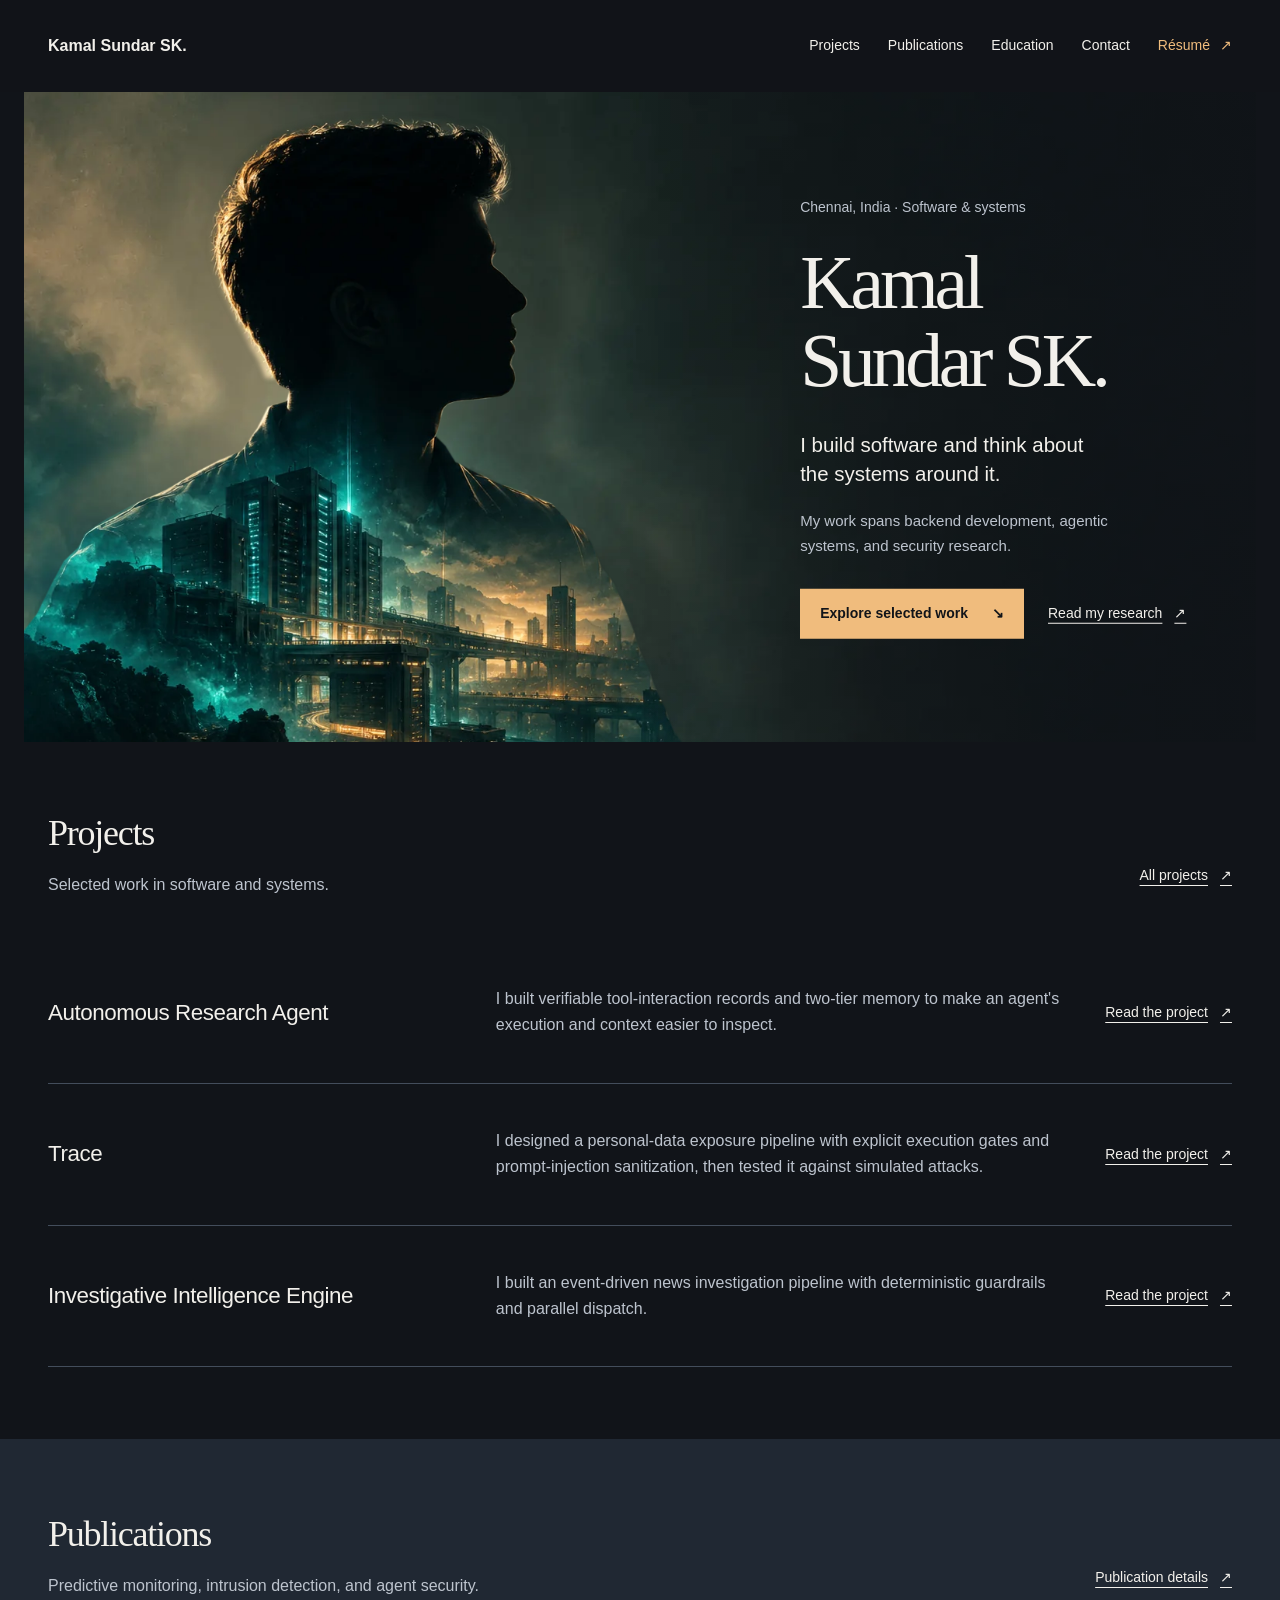
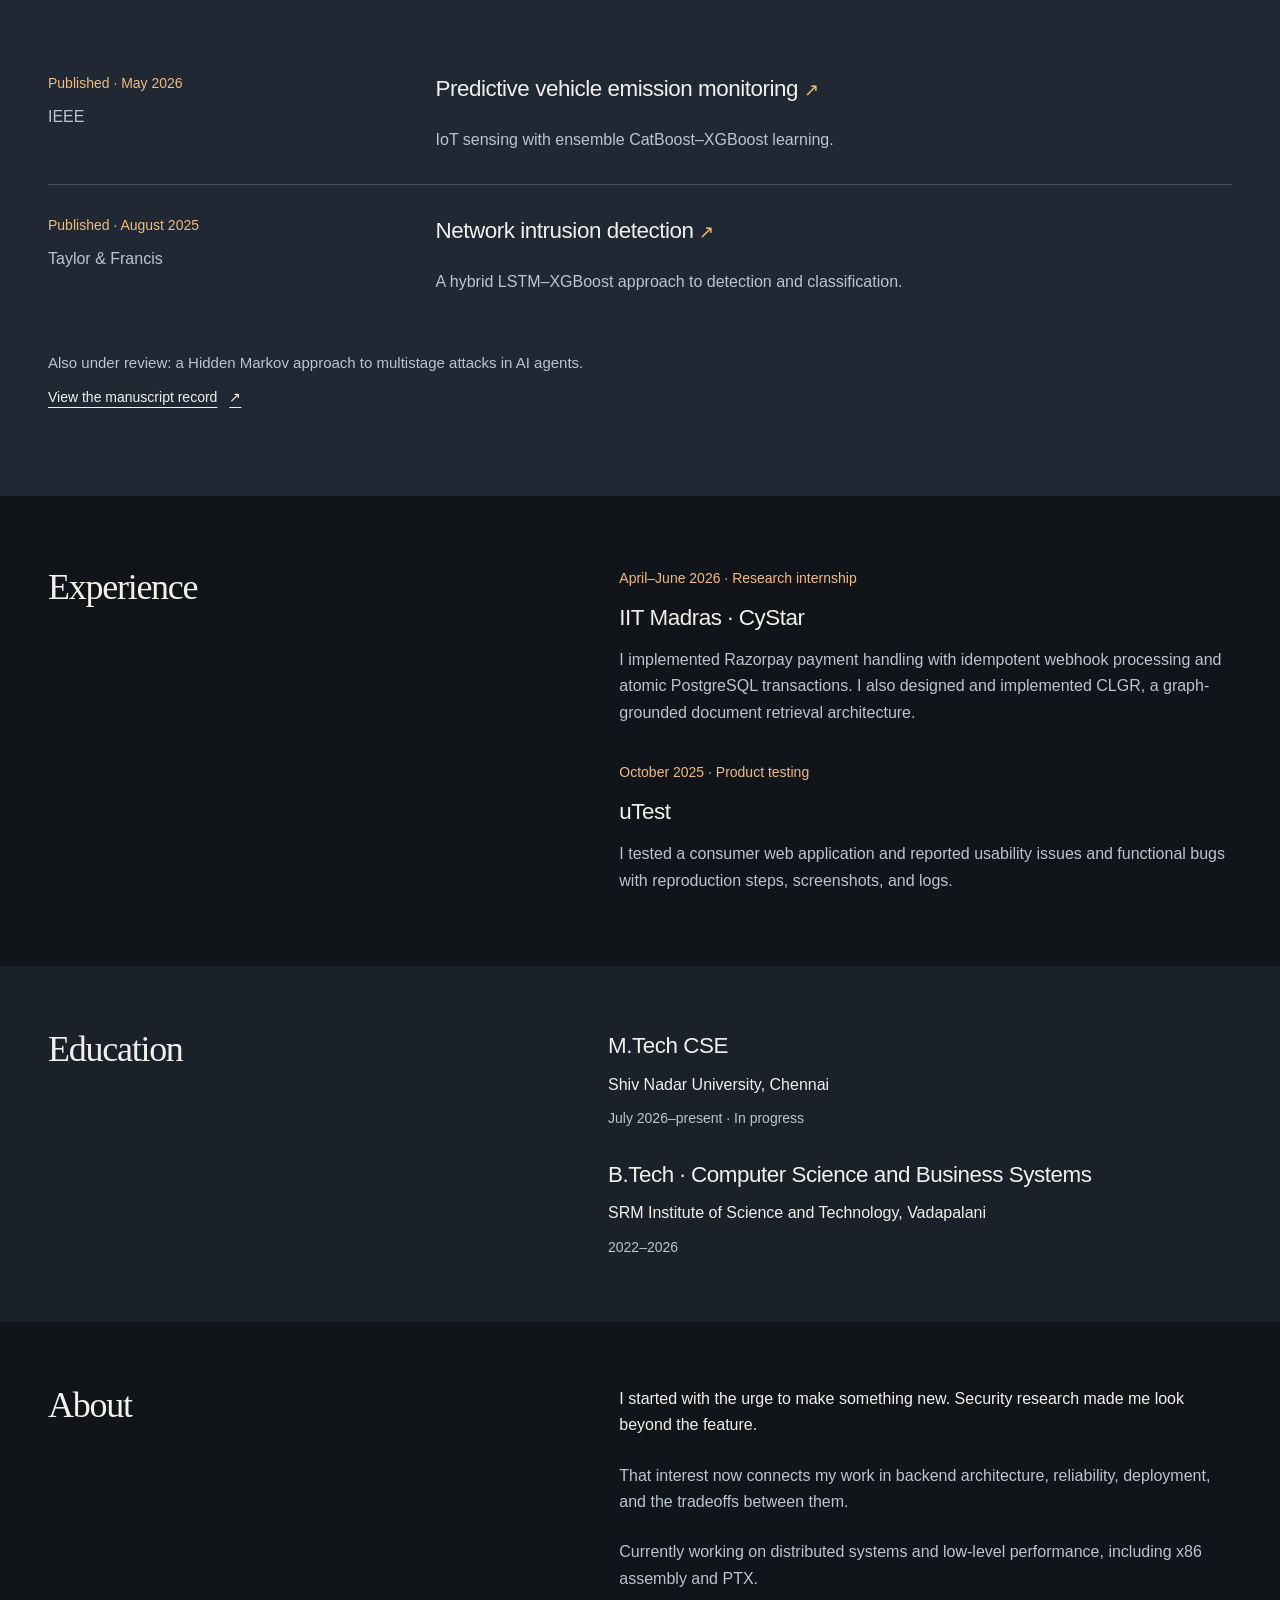
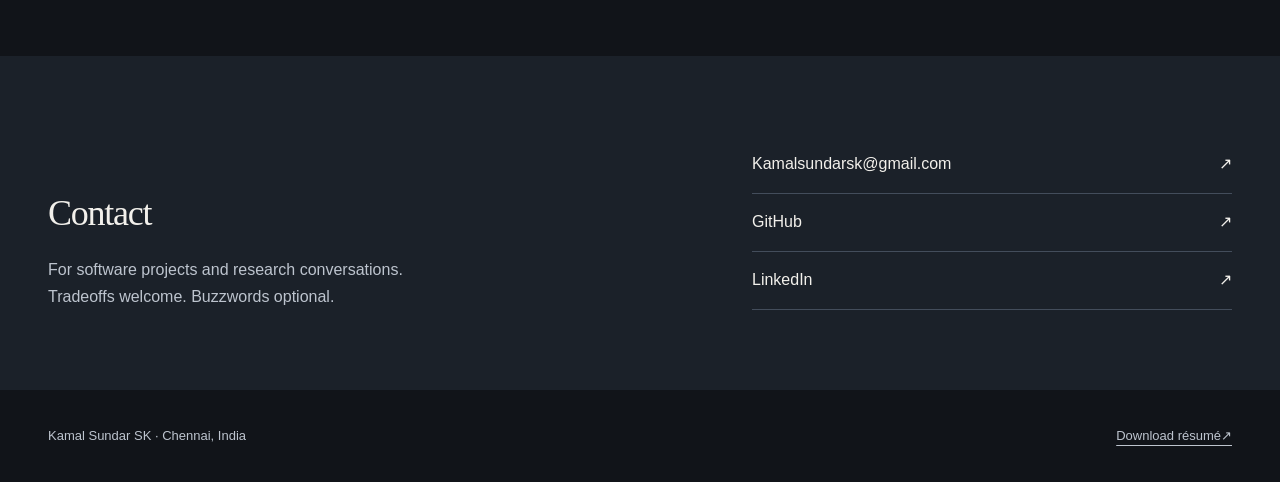
==== index.html @ 711fcc91 "Update portfolio" ====
<!doctype html>
<html lang="en">
<head>
  <meta charset="utf-8"><meta name="viewport" content="width=device-width, initial-scale=1">
  <meta name="description" content="Kamal Sundar SK: software, security research, and systems. Explore projects, publications, and education.">
  <meta name="theme-color" content="#111419">
  <title>Kamal Sundar SK — Software, security &amp; systems</title>
  <link rel="stylesheet" href="assets/portfolio.css">
  <script src="assets/navigation.js"></script>
</head>
<body>
<a class="skip-link" href="#main">Skip to content</a>
<header class="masthead shell"><a class="brand" href="index.html" aria-current="page">Kamal Sundar SK.</a><nav class="main-nav" aria-label="Main navigation"><a href="projects.html" data-section="work">Projects</a><a href="publications.html" data-section="research">Publications</a><a href="#education" data-section="education">Education</a><a href="#contact" data-section="contact">Contact</a><a class="nav-resume" href="Kamal_Sundar_SK_FlowCV_Resume_2026-10-24.pdf" target="_blank" rel="noopener">Résumé <span aria-hidden="true">↗</span></a></nav></header>
<main id="main">
  <section id="intro" class="hero" aria-labelledby="name">
    <div class="hero-picture">
      <picture class="hero-still"><source media="(max-width: 1000px)" srcset="assets/cinematic-silhouette-mobile.webp" width="740" height="693"><img src="assets/cinematic-silhouette.webp" width="1586" height="992" alt="" fetchpriority="high"></picture>
      <template class="hero-layer-template">
        <div class="hero-layers" aria-hidden="true">
          <picture class="hero-backdrop"><source media="(max-width: 1000px)" srcset="assets/hero-background-mobile.webp" width="740" height="693"><img src="assets/hero-background.webp" width="1586" height="992" alt="" fetchpriority="high"></picture>
          <picture class="hero-subject"><source media="(max-width: 1000px)" srcset="assets/hero-foreground-mobile.webp" width="740" height="693"><img src="assets/hero-foreground.webp" width="1586" height="992" alt="" fetchpriority="high"></picture>
        </div>
      </template>
    </div>
    <div class="hero-copy">
      <p class="hero-location">Chennai, India · Software &amp; systems</p>
      <h1 id="name">Kamal<br>Sundar SK.</h1>
      <p class="hero-statement">I build software and think about<br>the systems around it.</p>
      <p class="hero-description">My work spans backend development, agentic systems, and security research.</p>
      <div class="actions"><a class="button" href="#work">Explore selected work <span aria-hidden="true">↘</span></a><a class="text-link" href="publications.html">Read my research <span aria-hidden="true">↗</span></a></div>
    </div>
  </section>

  <section class="section shell" id="work" aria-labelledby="work-heading">
    <div class="section-heading"><div><h2 id="work-heading">Projects</h2><p>Selected work in software and systems.</p></div><a class="text-link" href="projects.html">All projects <span aria-hidden="true">↗</span></a></div>
    <article class="work-row"><div><h3>Autonomous Research Agent</h3></div><p>I built verifiable tool-interaction records and two-tier memory to make an agent's execution and context easier to inspect.</p><a class="text-link" href="projects/research-agent.html">Read the project <span aria-hidden="true">↗</span></a></article>
    <article class="work-row"><div><h3>Trace</h3></div><p>I designed a personal-data exposure pipeline with explicit execution gates and prompt-injection sanitization, then tested it against simulated attacks.</p><a class="text-link" href="projects/trace.html">Read the project <span aria-hidden="true">↗</span></a></article>
    <article class="work-row"><div><h3>Investigative Intelligence Engine</h3></div><p>I built an event-driven news investigation pipeline with deterministic guardrails and parallel dispatch.</p><a class="text-link" href="projects/investigative-engine.html">Read the project <span aria-hidden="true">↗</span></a></article>
  </section>

  <section id="research" class="research-band" aria-labelledby="research-heading"><div class="shell">
    <div class="section-heading"><div><h2 id="research-heading">Publications</h2><p>Predictive monitoring, intrusion detection, and agent security.</p></div><a class="text-link" href="publications.html">Publication details <span aria-hidden="true">↗</span></a></div>
    <article class="paper-preview"><div><p class="meta">Published · May 2026</p><p>IEEE</p></div><div><h3><a href="publications.html#emissions">Predictive vehicle emission monitoring <span aria-hidden="true">↗</span></a></h3><p>IoT sensing with ensemble CatBoost–XGBoost learning.</p></div></article>
    <article class="paper-preview"><div><p class="meta">Published · August 2025</p><p>Taylor &amp; Francis</p></div><div><h3><a href="publications.html#intrusion">Network intrusion detection <span aria-hidden="true">↗</span></a></h3><p>A hybrid LSTM–XGBoost approach to detection and classification.</p></div></article>
    <p class="review-note">Also under review: a Hidden Markov approach to multistage attacks in AI agents. <a class="text-link" href="publications.html#review-heading">View the manuscript record <span aria-hidden="true">↗</span></a></p>
  </div></section>

  <section id="experience" class="experience shell" aria-labelledby="experience-heading"><h2 id="experience-heading">Experience</h2><div class="experience-records">
    <article><p class="meta">April–June 2026 · Research internship</p><h3>IIT Madras · CyStar</h3><p>I implemented Razorpay payment handling with idempotent webhook processing and atomic PostgreSQL transactions. I also designed and implemented CLGR, a graph-grounded document retrieval architecture.</p></article>
    <article><p class="meta">October 2025 · Product testing</p><h3>uTest</h3><p>I tested a consumer web application and reported usability issues and functional bugs with reproduction steps, screenshots, and logs.</p></article>
  </div></section>
  <section class="education-band" id="education" aria-labelledby="education-heading"><div class="education-inner shell"><h2 id="education-heading">Education</h2><div class="education-records">
    <article class="education-entry"><div><h3>M.Tech CSE</h3><p>Shiv Nadar University, Chennai</p><p class="meta">July 2026–present · In progress</p></div></article>
    <article class="education-entry"><div><h3>B.Tech · Computer Science and Business Systems</h3><p>SRM Institute of Science and Technology, Vadapalani</p><p class="meta">2022–2026</p></div></article>
  </div></div></section>
  <section class="about-section shell" id="story" aria-labelledby="about-heading">
    <div><h2 id="about-heading">About</h2></div><div class="about-copy"><p class="lead">I started with the urge to make something new. Security research made me look beyond the feature.</p><p>That interest now connects my work in backend architecture, reliability, deployment, and the tradeoffs between them.</p><p>Currently working on distributed systems and low-level performance, including x86 assembly and PTX.</p></div>
  </section>
  <section class="contact-band" id="contact" aria-labelledby="contact-heading"><div class="contact-inner shell"><div><h2 id="contact-heading">Contact</h2><p>For software projects and research conversations.<br>Tradeoffs welcome. Buzzwords optional.</p></div><div class="contact-links"><a href="mailto:Kamalsundarsk@gmail.com">Kamalsundarsk@gmail.com <span aria-hidden="true">↗</span></a><a href="https://github.com/Sundarsk-Dev" target="_blank" rel="noopener">GitHub <span aria-hidden="true">↗</span></a><a href="https://linkedin.com/in/sundar-sk" target="_blank" rel="noopener">LinkedIn <span aria-hidden="true">↗</span></a></div></div></section>
</main>
<footer class="site-footer shell"><span>Kamal Sundar SK · Chennai, India</span><a href="Kamal_Sundar_SK_FlowCV_Resume_2026-10-24.pdf" download>Download résumé <span aria-hidden="true">↗</span></a></footer>
</body>
</html>
---- assets/portfolio.css ----
:root {
  --ground: #111419;
  --surface: #1b2129;
  --surface-deep: #151a21;
  --ink: #f2f0eb;
  --muted: #bdc4ce;
  --accent: #f0bc7d;
  --stone: #dce1e5;
  --stone-ink: #111419;
  --stone-muted: #454e5a;
  --rule: #434d5b;
  --serif: Georgia, "Times New Roman", serif;
  --sans: "Segoe UI", Arial, sans-serif;
}
* { box-sizing: border-box; }
[hidden] { display: none !important; }
html { color-scheme: dark; scroll-padding-top: calc(var(--header-height, 92px) + 24px); }
body { margin: 0; background: var(--ground); color: var(--ink); font: 1rem/1.65 var(--sans); overflow-wrap: break-word; }
a { color: inherit; text-underline-offset: 5px; text-decoration-thickness: 1px; }
a:focus-visible, button:focus-visible, summary:focus-visible { outline: 3px solid var(--accent); outline-offset: 5px; transition: none; }
h1, h2, h3, p, figure, ul, ol, dl { margin: 0; }
h1, h2, h3 { font-weight: 400; text-wrap: balance; }
h2 { font: clamp(1.85rem, 3vw, 2.25rem)/1.1 var(--serif); letter-spacing: -.035em; }
h3 { font: 1.4rem/1.35 var(--sans); letter-spacing: -.02em; }
img { display: block; max-width: 100%; height: auto; }
button { font: inherit; cursor: pointer; }
::selection { background: var(--accent); color: var(--ground); }
.shell { width: min(1248px, calc(100% - 96px)); margin-inline: auto; }
.skip-link { position: fixed; left: 16px; top: 12px; z-index: 50; padding: 12px 18px; background: var(--ink); color: var(--ground); transform: translateY(-200%); }
.skip-link:focus { transform: none; }
.masthead { min-height: 92px; display: flex; align-items: center; justify-content: space-between; gap: 24px; position: sticky; top: 0; z-index: 30; background: rgba(17,20,25,.94); backdrop-filter: blur(16px); }
.masthead.shell { width: 100%; padding-inline: max(48px, calc((100% - 1248px) / 2)); }
.masthead.is-scrolled { box-shadow: 0 1px rgba(189,196,206,.16); }
.scroll-progress { position: fixed; inset: 0 0 auto; height: 2px; background: var(--accent); transform: scaleX(0); transform-origin: left; z-index: 40; pointer-events: none; }
.reveal-pending { opacity: 0; }
.case-nav [aria-current], .publication-nav .text-link[aria-current] { color: var(--accent); text-decoration: underline; text-underline-offset: 8px; }
.brand { display: inline-flex; align-items: center; min-height: 44px; font-size: 1rem; font-weight: 600; text-decoration: none; flex-shrink: 0; }
.main-nav { display: flex; gap: 28px; align-items: center; flex-wrap: wrap; }
.main-nav a { display: inline-flex; align-items: center; gap: 10px; min-height: 44px; font-size: .875rem; text-decoration: none; }
.main-nav .nav-resume { color: var(--accent); }
.main-nav [aria-current] { text-decoration: underline; text-underline-offset: 8px; }
.hero { width: calc(100% - 48px); margin-inline: auto; position: relative; min-height: 650px; height: min(50vw, 740px); background: #101719; isolation: isolate; }
.hero-picture { position: absolute; inset: 0; z-index: -2; }
.hero-still { display: block; height: 100%; }
.hero-layers, .hero-layers picture { position: absolute; inset: 0; }
.hero-layers { visibility: hidden; }
.hero-entering .hero-still, .hero-picture.is-revealing .hero-still { visibility: hidden; }
.hero-picture.is-revealing .hero-layers { visibility: visible; }
.hero-subject { mask-image: linear-gradient(to top, #000 45%, transparent 55%); mask-size: 100% 225%; mask-position: 0% 100%; mask-repeat: no-repeat; }


.hero-picture img { width: 100%; height: 100%; object-fit: cover; object-position: 50% 15%; }
.hero::after { content: ""; position: absolute; inset: 0; z-index: -1; background: linear-gradient(90deg, transparent 48%, rgba(17,20,25,.5) 69%, rgba(17,20,25,.85)); }
.hero-copy { position: absolute; left: 63%; right: 4%; top: 50%; transform: translateY(-50%); }
.hero-location { color: var(--muted); font-size: .875rem; }
.hero h1 { margin-top: 25px; font: clamp(3.4rem, 5.9vw, 6rem)/1.03 var(--serif); letter-spacing: -.055em; }
.hero-statement { margin-top: 30px; font-size: clamp(1.2rem, 1.6vw, 1.45rem); line-height: 1.45; }
.hero-description { margin-top: 20px; color: var(--muted); max-width: 38ch; font-size: .9375rem; }
.actions { display: flex; flex-wrap: wrap; align-items: center; gap: 12px 24px; margin-top: 30px; }
.button { display: inline-flex; align-items: center; justify-content: space-between; gap: 24px; min-height: 50px; padding: 12px 20px; background: var(--accent); color: var(--ground); border: 0; border-radius: 0; font-size: .875rem; font-weight: 600; text-decoration: none; }
.text-link { display: inline-flex; align-items: center; gap: 12px; min-height: 44px; font-size: .875rem; }
.text-link span { text-decoration: none; }
.meta, .kicker { color: var(--accent); font-size: .875rem; line-height: 1.5; }
.muted { color: var(--muted); }
.education-band { background: var(--surface); }
.education-inner { display: grid; grid-template-columns: 1fr 1.3fr; gap: 80px; padding-block: 64px; }
.education-inner h2 { font-size: 2.25rem; }
.education-inner > div > p { margin-top: 20px; color: var(--muted); }
.education-records { display: grid; gap: 30px; }
.education-entry { display: flex; justify-content: space-between; align-items: baseline; gap: 24px; }
.education-entry h3 { font: 1.4rem/1.4 var(--sans); margin-block: 0 10px; font-weight: 400; }
.education-entry p { font-size: 1rem; }
.education-entry .meta { font-size: .875rem; margin-top: 10px; color: var(--muted); }
.record-note { color: var(--muted); white-space: nowrap; font-size: .8125rem; }
.section { padding-block: 72px; }
.section-heading { display: flex; align-items: end; justify-content: space-between; gap: 36px; margin-bottom: 44px; }
.section-heading p { color: var(--muted); margin-top: 18px; max-width: 55ch; }
.section-heading > .text-link { flex-shrink: 0; }
.work-row { display: grid; grid-template-columns: 1fr 1.4fr auto; align-items: center; gap: 44px; padding: 44px 0; border-bottom: 1px solid var(--rule); }
.work-row h3 { margin-top: 0; font-size: 1.4rem; line-height: 1.4; }
.work-row .meta + h3 { margin-top: 12px; }
.work-row > p { color: var(--muted); }
.work-row .text-link { white-space: nowrap; }
.research-band { background: #202833; padding-block: 76px; }
.paper-preview { display: grid; grid-template-columns: .65fr 1.6fr; gap: 64px; padding-block: 30px; }
.paper-preview + .paper-preview { border-top: 1px solid var(--rule); }
.paper-preview h3 { font-size: 1.4rem; line-height: 1.4; }
.paper-preview h3 a { display: block; min-height: 44px; text-decoration: none; }
.paper-preview h3 span { font-family: var(--sans); color: var(--accent); font-size: 1.1rem; white-space: nowrap; }
.paper-preview p:not(.meta) { color: var(--muted); margin-top: 10px; }
.review-note { margin-top: 26px; color: var(--muted); font-size: .9375rem; max-width: 85ch; }
.review-note .text-link { color: var(--ink); }
.about-section { display: grid; grid-template-columns: 1fr 1.3fr; gap: 100px; padding-block: 64px; }
.about-section h2 { font-size: 2.25rem; }
.about-copy .lead { color: var(--ink); font: 1rem/1.65 var(--sans); }
.about-copy p + p { margin-top: 24px; color: var(--muted); }
.experience { display: grid; grid-template-columns: 1fr 1.3fr; gap: 100px; padding-block: 72px; }
.experience > h2 { font-size: 2.25rem; }
.experience-records { display: grid; gap: 36px; }
.experience h3 { margin-block: 14px; }
.experience p:not(.meta) { color: var(--muted); }
.contact-band { background: var(--surface); }
.contact-inner { display: grid; grid-template-columns: 1.3fr 1fr; gap: 80px; padding-block: 80px; align-items: end; }
.contact-inner h2 { font-size: 2.25rem; }
.contact-inner p { margin-top: 24px; color: var(--muted); }
.contact-links { display: flex; flex-direction: column; }
.contact-links a { display: flex; align-items: center; justify-content: space-between; gap: 16px; min-height: 58px; border-bottom: 1px solid var(--rule); text-decoration: none; overflow-wrap: anywhere; }
.site-footer { display: flex; align-items: center; justify-content: space-between; flex-wrap: wrap; gap: 12px 28px; padding-block: 24px; color: var(--muted); font-size: .8125rem; }
.site-footer a, .site-footer > span { display: inline-flex; align-items: center; min-height: 44px; }
/* The image fills the opening; a quiet text area and normal scroll keep it readable. */
.index-hero { position: relative; isolation: isolate; overflow: hidden; width: calc(100% - 48px); margin: 0 auto 64px; min-height: 680px; height: min(54vw, 790px); background: var(--ground); }
.index-art { position: absolute; inset: 0; z-index: -2; }
.index-art picture { display: block; height: 100%; }
.index-art img { width: 100%; height: 100%; object-fit: contain; object-position: left center; }
.index-hero::after { content: ""; position: absolute; inset: 0; z-index: -1; background: linear-gradient(90deg, transparent 30%, rgba(17,20,25,.1) 50%, rgba(17,20,25,.84) 68%, var(--ground) 92%); }
.index-hero-copy { position: absolute; left: 61%; right: 4%; top: 50%; transform: translateY(-50%); }
.index-hero h1 { font: clamp(3.5rem, 5.5vw, 6rem)/1.05 var(--serif); letter-spacing: -.035em; }
.index-hero .lead { font-size: clamp(1.25rem, 1.65vw, 1.5rem); line-height: 1.45; margin-top: 28px; max-width: 30ch; color: var(--ink); }
.index-description { color: var(--muted); font-size: .9375rem; margin-top: 22px; max-width: 42ch; }
.index-hero .meta { margin-top: 24px; line-height: 1.7; }
.index-art figcaption { position: absolute; bottom: 20px; left: 24px; padding: 3px 8px; font-size: .75rem; color: var(--muted); background: rgba(17,20,25,.88); }
.project-list { padding-block: 20px 60px; }
.project-list > h2, .archive > h2 { font-size: 2rem; margin-bottom: 30px; }
.project-list .work-row:first-of-type { border-top: 1px solid var(--rule); }
.archive { padding-bottom: 72px; }
.archive > p { color: var(--muted); max-width: 65ch; margin-bottom: 32px; }
.archive-entry { display: grid; grid-template-columns: .8fr 1.6fr; gap: 60px; padding-block: 25px; }
.archive-entry:nth-of-type(odd) { background: var(--surface-deep); padding-inline: 24px; margin-inline: -24px; }
.archive-entry h3 { font: 1.15rem/1.4 var(--sans); font-weight: 500; }
.archive-entry p { color: var(--muted); }
.publication-nav { display: flex; flex-wrap: wrap; gap: 8px 28px; margin-top: 22px; }
.publication-nav a, .case-nav a { min-height: 44px; display: inline-flex; align-items: center; gap: 12px; font-size: .875rem; }
.publication { display: grid; grid-template-columns: .55fr 1.6fr; gap: 64px; padding-block: 44px; border-top: 1px solid var(--rule); }
.publication .status { color: var(--accent); font-size: .875rem; margin-bottom: 10px; }
.publication .venue { color: var(--muted); }
.publication h2 { font: 1.4rem/1.45 var(--sans); letter-spacing: -.01em; }
.publication .description { margin-top: 22px; color: var(--muted); max-width: 68ch; }
.publication .text-link { margin-top: 16px; }
.review-section { padding: 36px; background: var(--surface); margin-block: 28px 32px; }
.review-section h2 { font: 1.4rem/1.45 var(--sans); max-width: 58ch; margin-block: 16px 20px; }
.review-section p { color: var(--muted); max-width: 75ch; }
.review-section .status { color: var(--accent); font-size: .875rem; }
.project-interlude { margin-block: 12px 72px; border-left: 2px solid var(--accent); background: var(--surface); }
.project-interlude > div { max-width: 84ch; padding: 40px 48px; }
.project-interlude h2 { font-size: 2rem; margin-bottom: 24px; }
.project-interlude p { color: var(--muted); }
.project-interlude p + p { margin-top: 18px; }
/* Reading pages retain their real project content and anchor destinations. */
.breadcrumb { padding-top: 26px; }
.breadcrumb a { display: inline-flex; align-items: center; min-height: 44px; color: var(--muted); font-size: .875rem; }
.case-hero { padding-block: 30px 48px; max-width: 1000px; }
.case-hero h1 { font: clamp(2.6rem, 4.5vw, 4rem)/1.08 var(--serif); letter-spacing: -.045em; margin: 22px 0; }
.case-hero .lead { font-size: 1.125rem; color: var(--muted); max-width: 68ch; }
.case-summary { display: grid; grid-template-columns: repeat(3, 1fr); gap: 32px; padding: 32px; background: var(--surface); margin-bottom: 32px; }
.case-summary dt { color: var(--accent); font-size: .875rem; margin-bottom: 12px; }
.case-summary dd { margin: 0; }
.case-visual { padding: 36px; background: var(--surface-deep); }
.component-map { display: grid; grid-template-columns: repeat(3, 1fr); gap: 36px; padding: 0; list-style: none; }
.component-map strong { display: block; font: 1.4rem/1.3 var(--serif); margin-block: 18px 14px; }
.component-map span { display: block; color: var(--muted); font-size: .9375rem; }
.component-map .component-label { color: var(--accent); font-size: .8125rem; }
.case-visual figcaption { color: var(--muted); font-size: .8125rem; margin-top: 26px; }
.case-nav { display: flex; flex-wrap: wrap; align-items: center; gap: 4px 28px; padding-block: 22px; }
.case-nav > span { margin-right: auto; color: var(--muted); font-size: .875rem; }
.case-content { padding-top: 36px; }
.case-section { display: grid; grid-template-columns: .85fr 1.6fr; gap: 84px; padding-bottom: 44px; margin-bottom: 44px; border-bottom: 1px solid var(--rule); }
.case-section h2 { font-size: 1.7rem; line-height: 1.3; max-width: 22ch; }
.case-section p, .case-section li { color: var(--muted); max-width: 68ch; }
.case-section p + p { margin-top: 18px; }
.case-section ul { margin-top: 16px; padding-left: 22px; }
.case-section li + li { margin-top: 8px; }
.case-section strong { color: var(--ink); font-weight: 600; }
.evidence-panel { padding: 28px; background: var(--surface); }
.evidence-panel .text-link { display: flex; width: fit-content; max-width: 100%; margin-top: 16px; }
.source-disclosure { color: var(--muted); margin-top: 20px; }
.source-disclosure summary { min-height: 44px; padding-block: 10px; cursor: pointer; }
.source-disclosure p { font-size: .9375rem; margin-top: 12px; }
.case-next { display: flex; justify-content: space-between; align-items: center; gap: 32px; padding: 36px; background: var(--surface); margin-block: 36px 56px; }
.case-next h2 { font-size: 1.7rem; margin-block: 12px; }
.case-next p { color: var(--muted); }
.case-next .text-link { flex-shrink: 0; }
.hero-copy, .education-inner > *, .work-row > *, .paper-preview > *, .contact-inner > *, .case-section > *, .projects-hero > *, .publications-hero > *, .publication > * { min-width: 0; }
@media (prefers-reduced-motion: no-preference) {
  @view-transition { navigation: auto; }
  html.pointer-navigation { scroll-behavior: smooth; }
}
html.keyboard-navigation a, html.keyboard-navigation button { transition: none !important; }
::view-transition-old(root) { animation: page-out 160ms ease-out both; }
::view-transition-new(root) { animation: page-in 200ms cubic-bezier(.23,1,.32,1) both; }
@keyframes page-out { to { opacity: 0; } }
@keyframes page-in { from { opacity: 0; } }
@media (hover: hover) and (pointer: fine) {
  .button { transition: transform 140ms cubic-bezier(.23,1,.32,1), background-color 140ms ease; }
  .button:hover { background: #ffd29a; }
  html.pointer-navigation .button:active { transform: scale(.98); }
  .text-link span { transition: transform 150ms cubic-bezier(.23,1,.32,1); }
  html.pointer-navigation .text-link:hover span { transform: translate(2px,-2px); }
  .main-nav a:hover, .text-link:hover, .breadcrumb a:hover, .case-nav a:hover, .contact-links a:hover { color: var(--accent); }
  .main-nav a:hover, .paper-preview h3 a:hover, .contact-links a:hover { text-decoration: underline; }
}
@media (max-width: 1100px) {
  .shell { width: calc(100% - 64px); }
  .masthead.shell { padding-inline: 32px; }
  .main-nav { gap: 20px; }
  .hero-copy { left: 60%; right: 3%; }
  .hero h1 { font-size: 4rem; }
  .education-inner, .about-section, .experience, .contact-inner, .case-section, .publications-hero { gap: 44px; }
  .work-row { grid-template-columns: 1fr 1.2fr; gap: 18px 32px; }
  .work-row > .text-link { grid-column: 2; width: fit-content; }
}
@media (max-width: 1100px) {
  .index-hero { width: calc(100% - 40px); min-height: 0; height: auto; padding: 36px 28px calc(min(84.1vw, 580px) - 48px); margin-bottom: 48px; }
  .index-hero-copy { position: relative; inset: auto; transform: none; max-width: 680px; margin-inline: auto; }
  .index-hero h1 { font-size: clamp(3rem, 8vw, 5rem); }
  .index-hero .lead { max-width: 38ch; margin-top: 22px; }
  .index-description { max-width: 55ch; margin-top: 18px; }
  .index-hero .actions { margin-top: 22px; }
  .index-hero .meta { margin-top: 20px; }
  .index-art { top: auto; height: min(84.1vw, 580px); }
  .index-art img { object-position: center bottom; }
  .index-hero::after { top: auto; height: min(84.1vw, 580px); background: linear-gradient(var(--ground), transparent 26%); }
  .index-art figcaption { bottom: 12px; left: 20px; right: 20px; width: fit-content; }
}
@media (max-width: 760px) {
  .index-hero { width: 100%; padding: 32px 20px calc(84.1vw - 20px); margin-bottom: 24px; }
  .index-hero h1 { font-size: clamp(2.9rem, 12vw, 3.75rem); }
  .index-hero .lead { font-size: 1.25rem; }
  .index-art { height: 84.1vw; }
  .index-hero::after { height: 84.1vw; }
}
@media (max-width: 1000px) {
  .hero { height: auto; min-height: 0; display: grid; grid-template-columns: 1fr 1fr; width: calc(100% - 64px); background: var(--ground); align-items: center; gap: 28px; padding-block: 30px 48px; }
  .hero-copy { position: static; transform: none; grid-column: 1; grid-row: 1; }
  .hero-picture { position: relative; grid-column: 2; grid-row: 1; z-index: auto; }
  .hero-picture img { width: 100%; height: auto; }
  .hero::after { display: none; }
  .hero h1 { font-size: clamp(3rem, 6.5vw, 4rem); }
  .hero-statement { font-size: 1.15rem; }
  .hero-description { font-size: .9375rem; }
  .education-entry { flex-direction: column; gap: 10px; }
  .education-inner { grid-template-columns: .7fr 1.3fr; }
  .record-note { color: var(--accent); }
}
@media (max-width: 760px) {
  .shell { width: calc(100% - 40px); }
  .masthead.shell { padding-inline: 20px; }
  .masthead { min-height: 0; flex-direction: column; align-items: flex-start; gap: 0; padding-block: 12px; }
  .main-nav { gap: 0 16px; }
  .main-nav .nav-resume { position: absolute; top: 12px; right: 20px; }
  .main-nav a { font-size: .8125rem; }
  .hero { width: 100%; display: flex; flex-direction: column; gap: 30px; padding-block: 28px 0; }
  .hero-copy { width: calc(100% - 40px); order: -1; }
  .hero h1 { font-size: clamp(3.25rem, 12.5vw, 5.5rem); margin-top: 20px; }
  .hero-statement { margin-top: 24px; font-size: 1.2rem; }
  .hero-description { max-width: 48ch; margin-top: 18px; }
  .hero .actions { gap: 8px 20px; margin-top: 22px; }
  .hero-picture { width: 100%; }
  .hero-picture img { width: 100%; }
  .education-band { margin-top: 0; }
  .education-inner { grid-template-columns: 1fr; gap: 32px; padding-block: 44px; }
  .education-inner > div > p { margin-top: 12px; }
  .education-inner > div > p br { display: none; }
  .education-entry h3 { font-size: 1.2rem; }
  .section { padding-block: 56px; }
  .section-heading { flex-direction: column; align-items: flex-start; gap: 16px; margin-bottom: 28px; }
  .section-heading p { margin-top: 16px; }
  .work-row { grid-template-columns: 1fr; padding-block: 32px; gap: 18px; }
  .work-row > .text-link { grid-column: auto; }
  .work-row h3 { font-size: 1.3rem; }
  .research-band { padding-block: 48px; }
  .paper-preview { grid-template-columns: 1fr; gap: 18px; padding-block: 26px; }
  .paper-preview > div:first-child p { margin-top: 0; }
  .paper-preview h3 { font-size: 1.3rem; }
  .about-section, .experience { grid-template-columns: 1fr; gap: 28px; padding-block: 52px 24px; }
  .about-copy .lead { font-size: 1rem; }
  .experience { padding-block: 24px 56px; }
  .contact-inner { grid-template-columns: 1fr; gap: 32px; padding-block: 52px; }
  .contact-links a { font-size: .9375rem; }
  .project-list { padding-bottom: 44px; }
  .archive-entry { grid-template-columns: 1fr; gap: 12px; }
  .archive-entry:nth-of-type(odd) { margin-inline: -12px; padding-inline: 12px; }
  .project-interlude { margin-bottom: 48px; }
  .project-interlude > div { padding: 28px; }
  .education-inner h2, .about-section h2, .experience > h2, .contact-inner h2 { font-size: 1.85rem; }
  .publication { grid-template-columns: 1fr; gap: 20px; padding-block: 32px; }
  .publication h2 { font-size: 1.3rem; }
  .review-section { padding: 24px; }
  .review-section h2 { font-size: 1.3rem; }
  .case-hero { padding-block: 22px 32px; }
  .case-hero h1 { font-size: 2.7rem; }
  .case-summary { grid-template-columns: 1fr; padding: 24px; gap: 26px; }
  .case-visual { padding: 24px; }
  .component-map { grid-template-columns: 1fr; gap: 28px; }
  .case-nav { gap: 4px 20px; }
  .case-nav > span { flex-basis: 100%; }
  .case-content { padding-top: 24px; }
  .case-section { grid-template-columns: 1fr; gap: 20px; margin-bottom: 32px; padding-bottom: 32px; }
  .case-section h2 { font-size: 1.7rem; max-width: none; }
  .case-next { flex-direction: column; align-items: flex-start; padding: 26px; gap: 16px; }
  .evidence-panel { padding: 24px; }
}
@media (prefers-reduced-motion: reduce) {
  .reveal-pending { opacity: 1; }
  .hero-entering .hero-still, .hero-picture.is-revealing .hero-still { visibility: visible; }
  .hero-layers { display: none; }
  *, *::before, *::after { animation: none !important; transition: none !important; scroll-behavior: auto !important; }
  html.pointer-navigation .button:active, html.pointer-navigation .text-link:hover span { transform: none; }
}
@media print {
  .masthead { position: static; }
  .scroll-progress { display: none; }
  .reveal-pending { opacity: 1; }
  .hero-entering .hero-still, .hero-picture.is-revealing .hero-still { visibility: visible; }
  .hero-layers { display: none; }
  :root { --ground: #ffffff; --surface: #eeeeee; --surface-deep: #f5f5f5; --ink: #111419; --muted: #454e5a; --accent: #454e5a; --rule: #909090; }
  html { color-scheme: light; }
  .shell { width: 100%; }
  .main-nav, .skip-link, .case-nav, .publication-nav, .actions, .hero-picture, .hero::after { display: none; }
  .index-art, .index-hero::after { display: none; }
  .index-hero { width: 100%; min-height: 0; height: auto; padding: 24px 0; margin: 0; }
  .index-hero-copy { position: static; transform: none; }
  .hero { display: block; width: 100%; height: auto; min-height: 0; background: none; }
  .hero-copy { position: static; transform: none; width: 100%; }
  .hero h1 { font-size: 3rem; }
  .education-inner, .about-section, .experience, .contact-inner, .publication, .case-section, .projects-hero, .publications-hero { display: block; }
  .education-inner, .section, .about-section, .experience, .contact-inner { padding-block: 24px; }
  .research-band { background: #eeeeee; }
  .case-section, .education-entry { break-inside: avoid; }
}
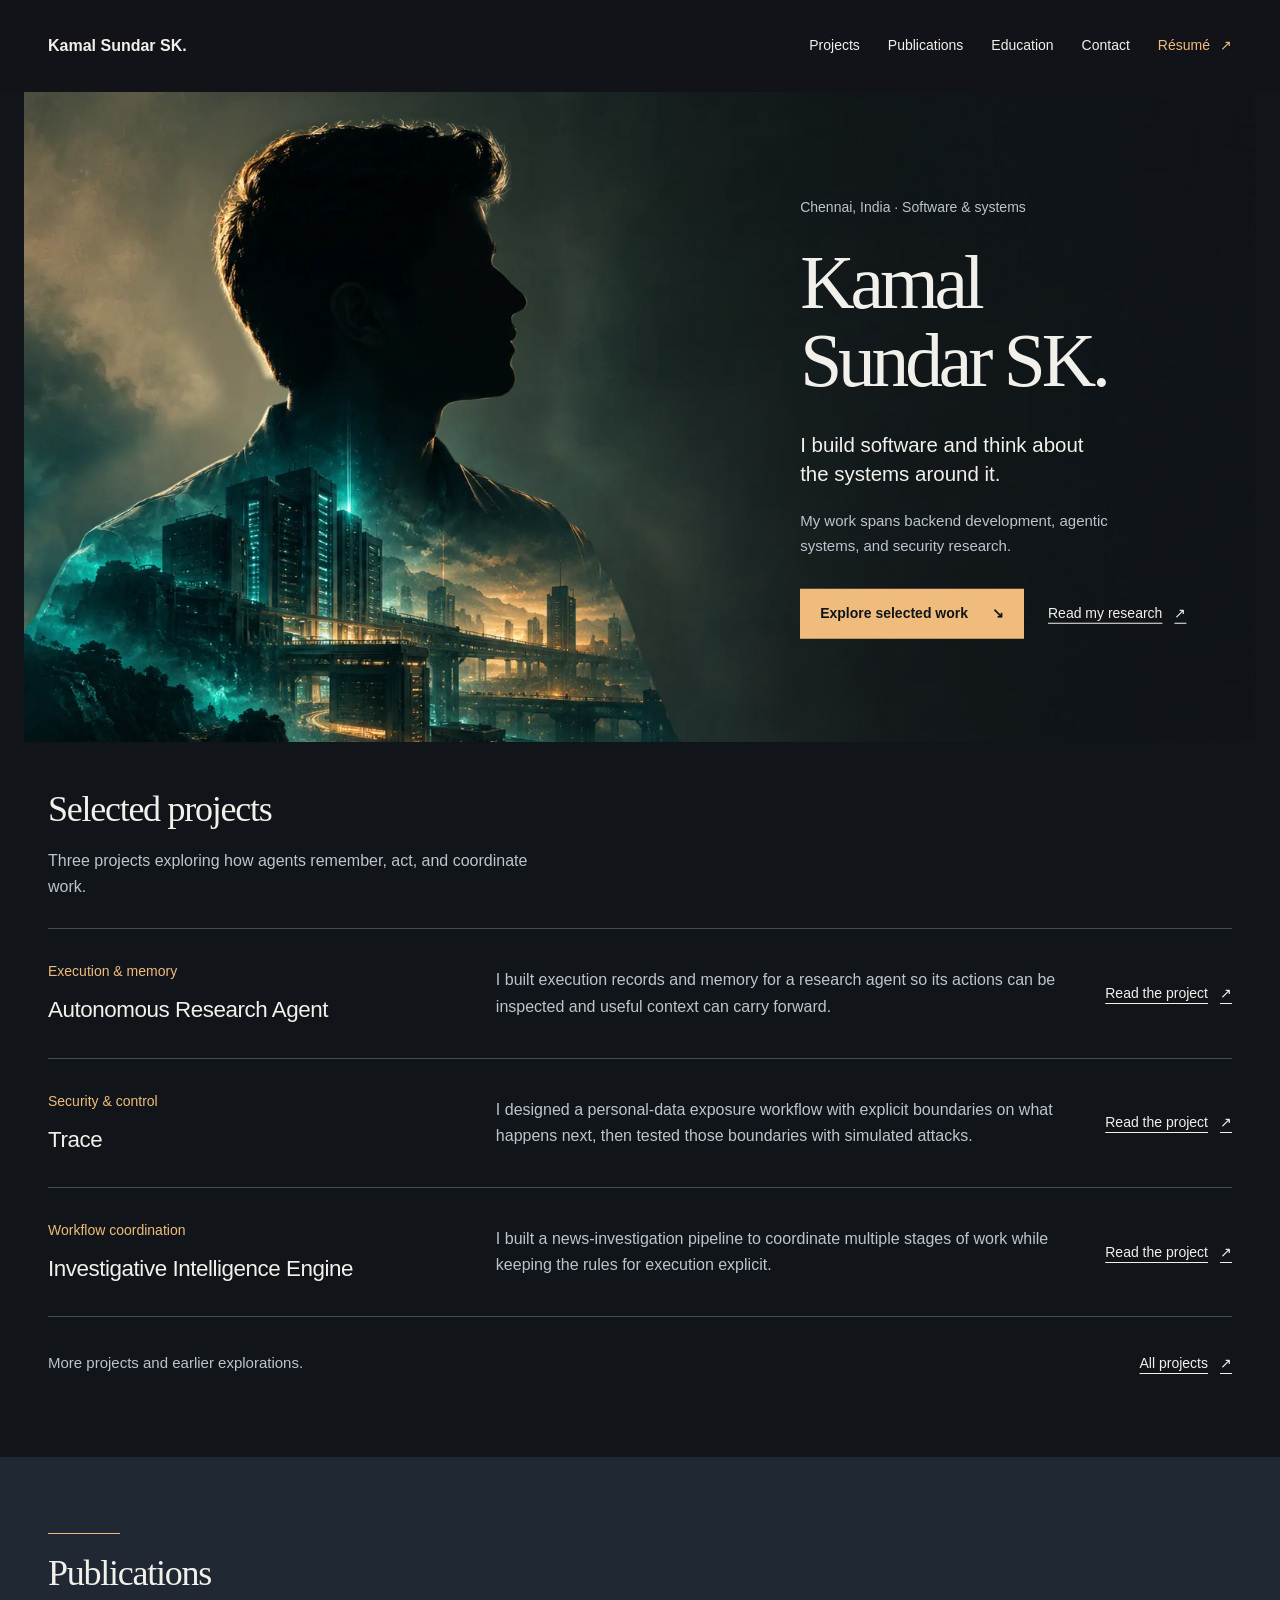
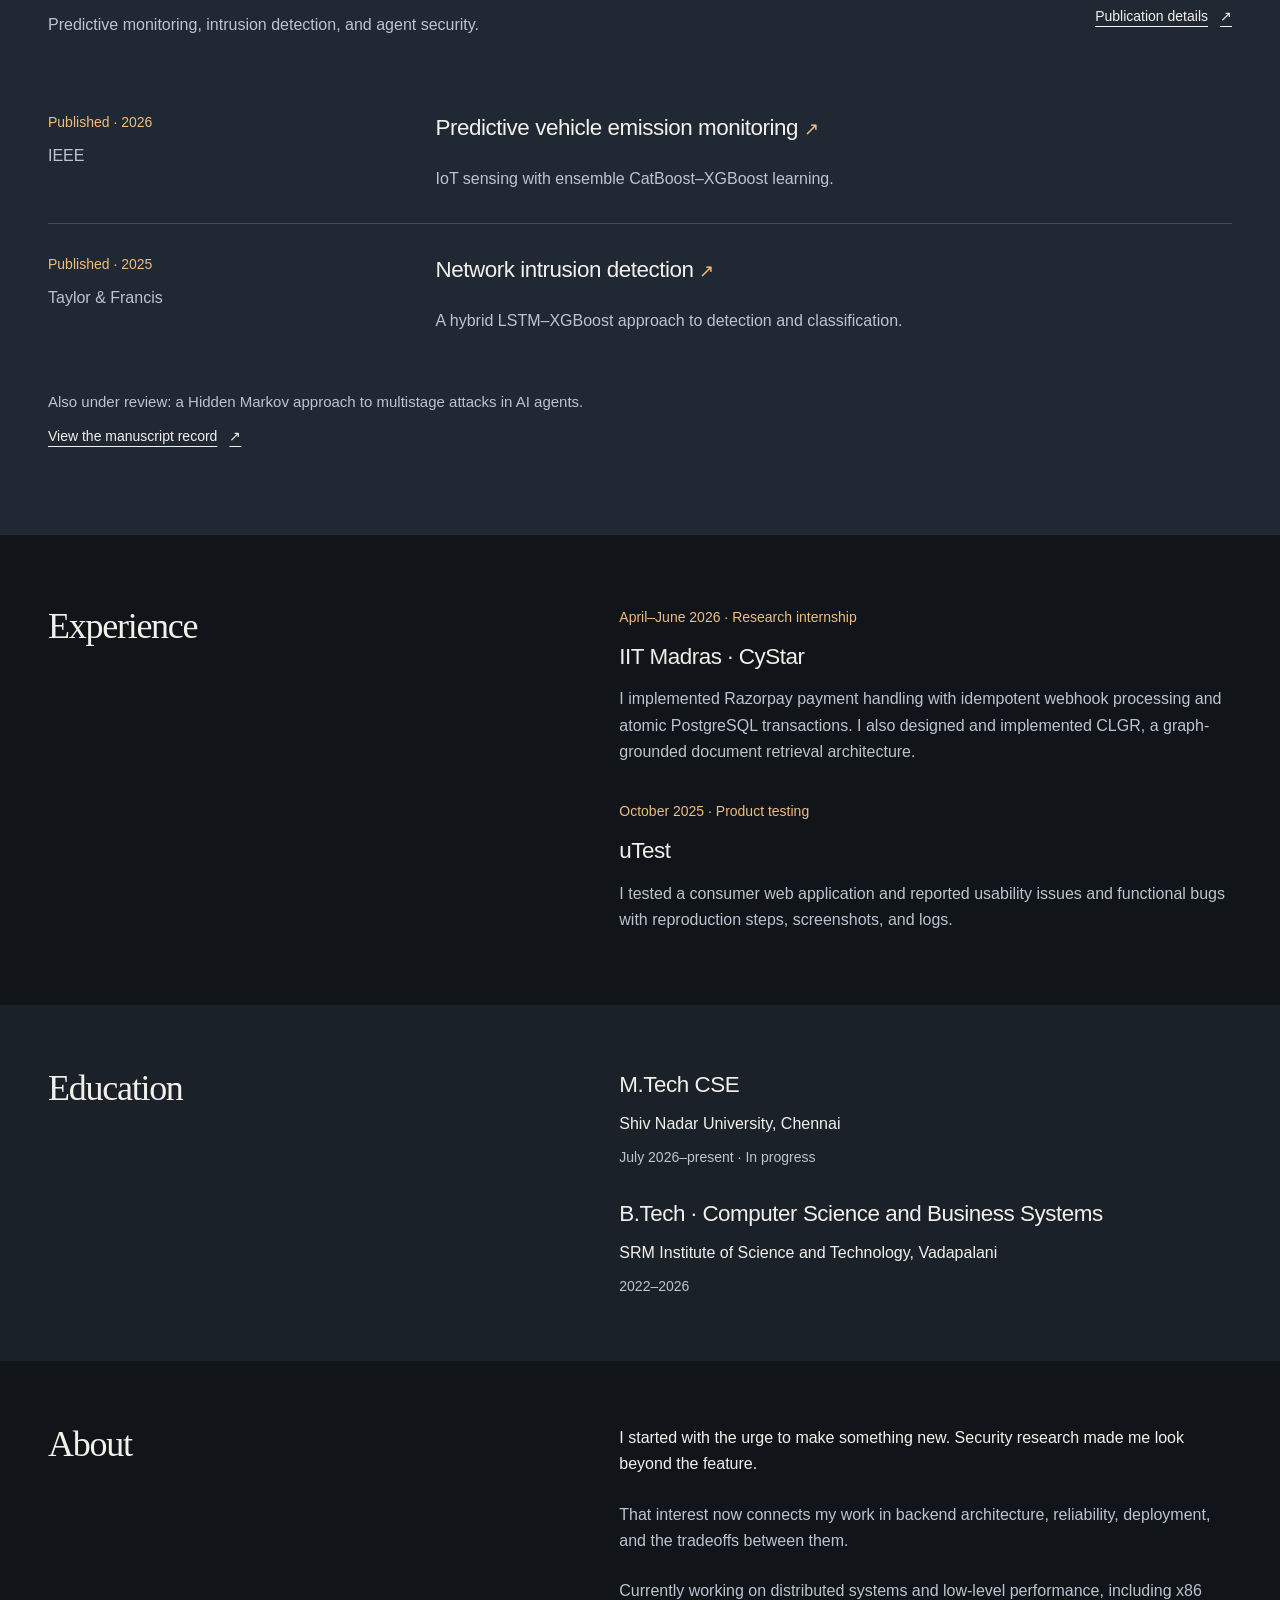
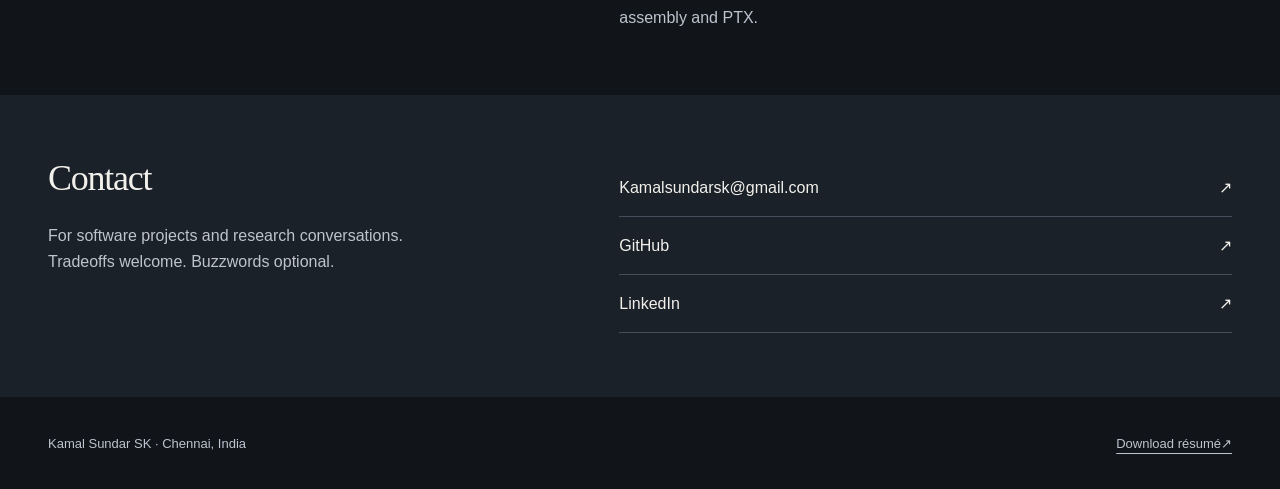
==== commit c4a07ed9: "fixed mobile view , added pagewise heros silo" ====
--- a/index.html
+++ b/index.html
@@ -23,25 +23,28 @@
       </template>
     </div>
     <div class="hero-copy">
-      <p class="hero-location">Chennai, India · Software &amp; systems</p>
-      <h1 id="name">Kamal<br>Sundar SK.</h1>
+      <div class="hero-identity">
+        <p class="hero-location">Chennai, India · Software &amp; systems</p>
+        <h1 id="name">Kamal<br>Sundar SK.</h1>
+      </div>
       <p class="hero-statement">I build software and think about<br>the systems around it.</p>
       <p class="hero-description">My work spans backend development, agentic systems, and security research.</p>
       <div class="actions"><a class="button" href="#work">Explore selected work <span aria-hidden="true">↘</span></a><a class="text-link" href="publications.html">Read my research <span aria-hidden="true">↗</span></a></div>
     </div>
   </section>
 
-  <section class="section shell" id="work" aria-labelledby="work-heading">
-    <div class="section-heading"><div><h2 id="work-heading">Projects</h2><p>Selected work in software and systems.</p></div><a class="text-link" href="projects.html">All projects <span aria-hidden="true">↗</span></a></div>
-    <article class="work-row"><div><h3>Autonomous Research Agent</h3></div><p>I built verifiable tool-interaction records and two-tier memory to make an agent's execution and context easier to inspect.</p><a class="text-link" href="projects/research-agent.html">Read the project <span aria-hidden="true">↗</span></a></article>
-    <article class="work-row"><div><h3>Trace</h3></div><p>I designed a personal-data exposure pipeline with explicit execution gates and prompt-injection sanitization, then tested it against simulated attacks.</p><a class="text-link" href="projects/trace.html">Read the project <span aria-hidden="true">↗</span></a></article>
-    <article class="work-row"><div><h3>Investigative Intelligence Engine</h3></div><p>I built an event-driven news investigation pipeline with deterministic guardrails and parallel dispatch.</p><a class="text-link" href="projects/investigative-engine.html">Read the project <span aria-hidden="true">↗</span></a></article>
+  <section class="section shell selected-work" id="work" aria-labelledby="work-heading">
+    <div class="section-heading"><div><h2 id="work-heading">Selected projects</h2><p>Three projects exploring how agents remember, act, and coordinate work.</p></div></div>
+    <article class="work-row"><div><p class="meta">Execution &amp; memory</p><h3>Autonomous Research Agent</h3></div><p>I built execution records and memory for a research agent so its actions can be inspected and useful context can carry forward.</p><a class="text-link" href="projects/research-agent.html">Read the project <span aria-hidden="true">↗</span></a></article>
+    <article class="work-row"><div><p class="meta">Security &amp; control</p><h3>Trace</h3></div><p>I designed a personal-data exposure workflow with explicit boundaries on what happens next, then tested those boundaries with simulated attacks.</p><a class="text-link" href="projects/trace.html">Read the project <span aria-hidden="true">↗</span></a></article>
+    <article class="work-row"><div><p class="meta">Workflow coordination</p><h3>Investigative Intelligence Engine</h3></div><p>I built a news-investigation pipeline to coordinate multiple stages of work while keeping the rules for execution explicit.</p><a class="text-link" href="projects/investigative-engine.html">Read the project <span aria-hidden="true">↗</span></a></article>
+    <div class="work-more"><p>More projects and earlier explorations.</p><a class="text-link" href="projects.html">All projects <span aria-hidden="true">↗</span></a></div>
   </section>
 
   <section id="research" class="research-band" aria-labelledby="research-heading"><div class="shell">
     <div class="section-heading"><div><h2 id="research-heading">Publications</h2><p>Predictive monitoring, intrusion detection, and agent security.</p></div><a class="text-link" href="publications.html">Publication details <span aria-hidden="true">↗</span></a></div>
-    <article class="paper-preview"><div><p class="meta">Published · May 2026</p><p>IEEE</p></div><div><h3><a href="publications.html#emissions">Predictive vehicle emission monitoring <span aria-hidden="true">↗</span></a></h3><p>IoT sensing with ensemble CatBoost–XGBoost learning.</p></div></article>
-    <article class="paper-preview"><div><p class="meta">Published · August 2025</p><p>Taylor &amp; Francis</p></div><div><h3><a href="publications.html#intrusion">Network intrusion detection <span aria-hidden="true">↗</span></a></h3><p>A hybrid LSTM–XGBoost approach to detection and classification.</p></div></article>
+    <article class="paper-preview"><div><p class="meta">Published · 2026</p><p>IEEE</p></div><div><h3><a href="publications.html#emissions">Predictive vehicle emission monitoring <span aria-hidden="true">↗</span></a></h3><p>IoT sensing with ensemble CatBoost–XGBoost learning.</p></div></article>
+    <article class="paper-preview"><div><p class="meta">Published · 2025</p><p>Taylor &amp; Francis</p></div><div><h3><a href="publications.html#intrusion">Network intrusion detection <span aria-hidden="true">↗</span></a></h3><p>A hybrid LSTM–XGBoost approach to detection and classification.</p></div></article>
     <p class="review-note">Also under review: a Hidden Markov approach to multistage attacks in AI agents. <a class="text-link" href="publications.html#review-heading">View the manuscript record <span aria-hidden="true">↗</span></a></p>
   </div></section>
 
@@ -60,4 +63,4 @@
 </main>
 <footer class="site-footer shell"><span>Kamal Sundar SK · Chennai, India</span><a href="Kamal_Sundar_SK_FlowCV_Resume_2026-10-24.pdf" download>Download résumé <span aria-hidden="true">↗</span></a></footer>
 </body>
-</html>+</html>
--- a/assets/portfolio.css
+++ b/assets/portfolio.css
@@ -63,7 +63,7 @@
 .meta, .kicker { color: var(--accent); font-size: .875rem; line-height: 1.5; }
 .muted { color: var(--muted); }
 .education-band { background: var(--surface); }
-.education-inner { display: grid; grid-template-columns: 1fr 1.3fr; gap: 80px; padding-block: 64px; }
+.education-inner { display: grid; grid-template-columns: 1fr 1.3fr; gap: 100px; padding-block: 64px; }
 .education-inner h2 { font-size: 2.25rem; }
 .education-inner > div > p { margin-top: 20px; color: var(--muted); }
 .education-records { display: grid; gap: 30px; }
@@ -81,7 +81,13 @@
 .work-row .meta + h3 { margin-top: 12px; }
 .work-row > p { color: var(--muted); }
 .work-row .text-link { white-space: nowrap; }
+.section.selected-work { padding-top: 48px; }
+.selected-work .section-heading { margin-bottom: 0; padding-bottom: 28px; border-bottom: 1px solid var(--rule); }
+.selected-work .work-row { padding-block: 32px; }
+.work-more { display: flex; flex-wrap: wrap; align-items: center; justify-content: space-between; gap: 8px 24px; padding-top: 24px; }
+.work-more p { color: var(--muted); font-size: .9375rem; }
 .research-band { background: #202833; padding-block: 76px; }
+.research-band h2::before { content: ""; display: block; width: 72px; height: 1px; margin-bottom: 20px; background: var(--accent); }
 .paper-preview { display: grid; grid-template-columns: .65fr 1.6fr; gap: 64px; padding-block: 30px; }
 .paper-preview + .paper-preview { border-top: 1px solid var(--rule); }
 .paper-preview h3 { font-size: 1.4rem; line-height: 1.4; }
@@ -100,7 +106,7 @@
 .experience h3 { margin-block: 14px; }
 .experience p:not(.meta) { color: var(--muted); }
 .contact-band { background: var(--surface); }
-.contact-inner { display: grid; grid-template-columns: 1.3fr 1fr; gap: 80px; padding-block: 80px; align-items: end; }
+.contact-inner { display: grid; grid-template-columns: 1fr 1.3fr; gap: 100px; padding-block: 64px; align-items: start; }
 .contact-inner h2 { font-size: 2.25rem; }
 .contact-inner p { margin-top: 24px; color: var(--muted); }
 .contact-links { display: flex; flex-direction: column; }
@@ -119,25 +125,44 @@
 .index-description { color: var(--muted); font-size: .9375rem; margin-top: 22px; max-width: 42ch; }
 .index-hero .meta { margin-top: 24px; line-height: 1.7; }
 .index-art figcaption { position: absolute; bottom: 20px; left: 24px; padding: 3px 8px; font-size: .75rem; color: var(--muted); background: rgba(17,20,25,.88); }
-.project-list { padding-block: 20px 60px; }
-.project-list > h2, .archive > h2 { font-size: 2rem; margin-bottom: 30px; }
+/* The portrait and reading copy share the opening without crossing either hand. */
+.projects-hero { --art-height: clamp(620px, 50vw, 740px); height: var(--art-height); min-height: 0; margin-bottom: 24px; }
+.projects-hero .index-art { inset: 0 auto 0 0; width: 76%; }
+.projects-artwork { position: absolute; top: 50%; width: 100%; aspect-ratio: 1585 / 992; transform: translateY(-50%); mask-image: linear-gradient(90deg, transparent, #000 7%, #000 79%, transparent 84%), linear-gradient(transparent, #000 14%, #000 78%, transparent); mask-composite: intersect; }
+.projects-subject { position: absolute; inset: 0; mask-size: 100% 100%; mask-position: left top; mask-repeat: no-repeat; mask-composite: intersect; pointer-events: none; }
+.projects-entering .projects-room, .projects-entering .projects-hero h1, .projects-entering .projects-hero .index-hero-copy, .projects-entering .projects-hero figcaption { opacity: 0; }
+.projects-hero::after { display: none; }
+.projects-hero .index-hero-copy { left: 64%; right: 4%; }
+.projects-hero h1 { font-size: clamp(3.2rem, 4.7vw, 5rem); }
+.projects-hero .lead { font-size: clamp(1.125rem, 1.4vw, 1.375rem); }
+.projects-hero .index-art figcaption { left: 47.5%; right: auto; bottom: 12px; transform: translateX(-50%); width: max-content; max-width: calc(100vw - 40px); text-align: center; }
+.project-list { padding-block: 12px 56px; }
+.project-list > h2 { font-size: 2.25rem; margin-bottom: 16px; }
+.project-list > p { color: var(--muted); max-width: 62ch; margin-bottom: 28px; }
+.project-list .work-row { padding-block: 32px; }
 .project-list .work-row:first-of-type { border-top: 1px solid var(--rule); }
 .archive { padding-bottom: 72px; }
+.archive > h2 { font-size: 1.7rem; margin-bottom: 16px; }
 .archive > p { color: var(--muted); max-width: 65ch; margin-bottom: 32px; }
-.archive-entry { display: grid; grid-template-columns: .8fr 1.6fr; gap: 60px; padding-block: 25px; }
+.archive-entry { display: grid; grid-template-columns: .8fr 1.6fr; gap: 60px; padding-block: 18px; font-size: .9375rem; }
 .archive-entry:nth-of-type(odd) { background: var(--surface-deep); padding-inline: 24px; margin-inline: -24px; }
 .archive-entry h3 { font: 1.15rem/1.4 var(--sans); font-weight: 500; }
 .archive-entry p { color: var(--muted); }
+.publications-entering .publications-hero .index-art > picture { opacity: 0; }
+.publications-light { position: absolute; inset: 0; pointer-events: none; }
 .publication-nav { display: flex; flex-wrap: wrap; gap: 8px 28px; margin-top: 22px; }
 .publication-nav a, .case-nav a { min-height: 44px; display: inline-flex; align-items: center; gap: 12px; font-size: .875rem; }
 .publication { display: grid; grid-template-columns: .55fr 1.6fr; gap: 64px; padding-block: 44px; border-top: 1px solid var(--rule); }
+.publication:first-child { border-image: linear-gradient(90deg, var(--accent), var(--rule) 45%) 1; }
 .publication .status { color: var(--accent); font-size: .875rem; margin-bottom: 10px; }
 .publication .venue { color: var(--muted); }
+.publication .topic, .review-section .topic { margin-bottom: 12px; color: var(--accent); font-size: .875rem; line-height: 1.5; }
 .publication h2 { font: 1.4rem/1.45 var(--sans); letter-spacing: -.01em; }
 .publication .description { margin-top: 22px; color: var(--muted); max-width: 68ch; }
 .publication .text-link { margin-top: 16px; }
 .review-section { padding: 36px; background: var(--surface); margin-block: 28px 32px; }
-.review-section h2 { font: 1.4rem/1.45 var(--sans); max-width: 58ch; margin-block: 16px 20px; }
+.review-section h2 { font: 1.4rem/1.45 var(--sans); max-width: 58ch; margin-block: 0 20px; }
+.review-section .topic { margin-top: 16px; }
 .review-section p { color: var(--muted); max-width: 75ch; }
 .review-section .status { color: var(--accent); font-size: .875rem; }
 .project-interlude { margin-block: 12px 72px; border-left: 2px solid var(--accent); background: var(--surface); }
@@ -148,10 +173,10 @@
 /* Reading pages retain their real project content and anchor destinations. */
 .breadcrumb { padding-top: 26px; }
 .breadcrumb a { display: inline-flex; align-items: center; min-height: 44px; color: var(--muted); font-size: .875rem; }
-.case-hero { padding-block: 30px 48px; max-width: 1000px; }
+.case-hero { padding-block: 30px 20px; max-width: 1000px; }
 .case-hero h1 { font: clamp(2.6rem, 4.5vw, 4rem)/1.08 var(--serif); letter-spacing: -.045em; margin: 22px 0; }
 .case-hero .lead { font-size: 1.125rem; color: var(--muted); max-width: 68ch; }
-.case-summary { display: grid; grid-template-columns: repeat(3, 1fr); gap: 32px; padding: 32px; background: var(--surface); margin-bottom: 32px; }
+.case-summary { display: grid; grid-template-columns: repeat(2, minmax(0, 1fr)); gap: 32px; padding: 24px; background: var(--surface); }
 .case-summary dt { color: var(--accent); font-size: .875rem; margin-bottom: 12px; }
 .case-summary dd { margin: 0; }
 .case-visual { padding: 36px; background: var(--surface-deep); }
@@ -160,16 +185,18 @@
 .component-map span { display: block; color: var(--muted); font-size: .9375rem; }
 .component-map .component-label { color: var(--accent); font-size: .8125rem; }
 .case-visual figcaption { color: var(--muted); font-size: .8125rem; margin-top: 26px; }
-.case-nav { display: flex; flex-wrap: wrap; align-items: center; gap: 4px 28px; padding-block: 22px; }
+.case-nav { display: flex; flex-wrap: wrap; align-items: center; gap: 4px 28px; padding-block: 16px; margin-bottom: 24px; border-block: 1px solid var(--rule); }
 .case-nav > span { margin-right: auto; color: var(--muted); font-size: .875rem; }
 .case-content { padding-top: 36px; }
 .case-section { display: grid; grid-template-columns: .85fr 1.6fr; gap: 84px; padding-bottom: 44px; margin-bottom: 44px; border-bottom: 1px solid var(--rule); }
+.case-approach { row-gap: 28px; }
+.case-approach .case-visual { grid-column: 1 / -1; }
 .case-section h2 { font-size: 1.7rem; line-height: 1.3; max-width: 22ch; }
 .case-section p, .case-section li { color: var(--muted); max-width: 68ch; }
 .case-section p + p { margin-top: 18px; }
-.case-section ul { margin-top: 16px; padding-left: 22px; }
-.case-section li + li { margin-top: 8px; }
-.case-section strong { color: var(--ink); font-weight: 600; }
+.case-section > div ul { margin-top: 16px; padding-left: 22px; }
+.case-section > div li + li { margin-top: 8px; }
+.case-section > div strong { color: var(--ink); font-weight: 600; }
 .evidence-panel { padding: 28px; background: var(--surface); }
 .evidence-panel .text-link { display: flex; width: fit-content; max-width: 100%; margin-top: 16px; }
 .source-disclosure { color: var(--muted); margin-top: 20px; }
@@ -220,6 +247,12 @@
   .index-art img { object-position: center bottom; }
   .index-hero::after { top: auto; height: min(84.1vw, 580px); background: linear-gradient(var(--ground), transparent 26%); }
   .index-art figcaption { bottom: 12px; left: 20px; right: 20px; width: fit-content; }
+  .projects-hero { --art-height: min(84.1vw, 580px); height: auto; }
+  .projects-hero .index-hero-copy { position: relative; inset: auto; transform: none; width: auto; }
+  .projects-hero .index-art { inset: auto auto 0 50%; width: calc(var(--art-height) * 1.189); height: var(--art-height); transform: translateX(-49.4%); }
+  .projects-artwork { position: relative; top: auto; height: 100%; aspect-ratio: auto; transform: none; mask-image: linear-gradient(90deg, transparent, #000 7%, #000 94%, transparent), linear-gradient(transparent, #000 20%, #000 78%, transparent); }
+  .projects-subject { mask-size: 134.322% 100%, 100% 100%; mask-position: 41.9753% 0, 0 0; }
+  .projects-hero .index-art figcaption { left: 49.4%; }
 }
 @media (max-width: 760px) {
   .index-hero { width: 100%; padding: 32px 20px calc(84.1vw - 20px); margin-bottom: 24px; }
@@ -238,7 +271,6 @@
   .hero-statement { font-size: 1.15rem; }
   .hero-description { font-size: .9375rem; }
   .education-entry { flex-direction: column; gap: 10px; }
-  .education-inner { grid-template-columns: .7fr 1.3fr; }
   .record-note { color: var(--accent); }
 }
 @media (max-width: 760px) {
@@ -248,14 +280,17 @@
   .main-nav { gap: 0 16px; }
   .main-nav .nav-resume { position: absolute; top: 12px; right: 20px; }
   .main-nav a { font-size: .8125rem; }
-  .hero { width: 100%; display: flex; flex-direction: column; gap: 30px; padding-block: 28px 0; }
-  .hero-copy { width: calc(100% - 40px); order: -1; }
-  .hero h1 { font-size: clamp(3.25rem, 12.5vw, 5.5rem); margin-top: 20px; }
+  .hero { width: 100%; grid-template-columns: minmax(0, 1fr); gap: 0; padding-block: 0; }
+  .hero-copy { display: contents; }
+  .hero-identity { grid-area: 1 / 1; align-self: end; z-index: 1; padding: 48px 20px 0; background: linear-gradient(transparent, rgba(17,20,25,.94) 45%, var(--ground)); }
+  .hero-copy > p, .hero-copy > .actions { grid-column: 1; width: calc(100% - 40px); margin-inline: 20px; }
+  .hero h1 { font-size: clamp(2.65rem, 11vw, 3.25rem); margin-top: 8px; }
+  .hero-location { font-size: .8125rem; }
   .hero-statement { margin-top: 24px; font-size: 1.2rem; }
   .hero-description { max-width: 48ch; margin-top: 18px; }
   .hero .actions { gap: 8px 20px; margin-top: 22px; }
-  .hero-picture { width: 100%; }
-  .hero-picture img { width: 100%; }
+  .hero-picture { grid-area: 1 / 1; width: 100%; height: clamp(340px, 100vw, 520px); }
+  .hero-picture img { width: 100%; height: 100%; object-position: 50% 0%; }
   .education-band { margin-top: 0; }
   .education-inner { grid-template-columns: 1fr; gap: 32px; padding-block: 44px; }
   .education-inner > div > p { margin-top: 12px; }
@@ -286,7 +321,7 @@
   .publication h2 { font-size: 1.3rem; }
   .review-section { padding: 24px; }
   .review-section h2 { font-size: 1.3rem; }
-  .case-hero { padding-block: 22px 32px; }
+  .case-hero { padding-block: 22px 16px; }
   .case-hero h1 { font-size: 2.7rem; }
   .case-summary { grid-template-columns: 1fr; padding: 24px; gap: 26px; }
   .case-visual { padding: 24px; }
@@ -300,13 +335,18 @@
   .evidence-panel { padding: 24px; }
 }
 @media (prefers-reduced-motion: reduce) {
+  .publications-entering .publications-hero .index-art > picture { opacity: 1 !important; }
+  .publications-light { display: none; }
   .reveal-pending { opacity: 1; }
+  .projects-entering .projects-room, .projects-entering .projects-hero h1, .projects-entering .projects-hero .index-hero-copy, .projects-entering .projects-hero figcaption { opacity: 1 !important; }
+  .projects-subject { display: none; }
   .hero-entering .hero-still, .hero-picture.is-revealing .hero-still { visibility: visible; }
   .hero-layers { display: none; }
   *, *::before, *::after { animation: none !important; transition: none !important; scroll-behavior: auto !important; }
   html.pointer-navigation .button:active, html.pointer-navigation .text-link:hover span { transform: none; }
 }
 @media print {
+  .projects-entering .projects-hero h1, .projects-entering .projects-hero .index-hero-copy { opacity: 1 !important; }
   .masthead { position: static; }
   .scroll-progress { display: none; }
   .reveal-pending { opacity: 1; }
@@ -318,9 +358,10 @@
   .main-nav, .skip-link, .case-nav, .publication-nav, .actions, .hero-picture, .hero::after { display: none; }
   .index-art, .index-hero::after { display: none; }
   .index-hero { width: 100%; min-height: 0; height: auto; padding: 24px 0; margin: 0; }
-  .index-hero-copy { position: static; transform: none; }
+  .index-hero-copy, .projects-hero .index-hero-copy { position: static; transform: none; width: auto; }
   .hero { display: block; width: 100%; height: auto; min-height: 0; background: none; }
-  .hero-copy { position: static; transform: none; width: 100%; }
+  .hero-copy { display: block; position: static; transform: none; width: 100%; }
+  .hero-identity { padding: 0; background: none; }
   .hero h1 { font-size: 3rem; }
   .education-inner, .about-section, .experience, .contact-inner, .publication, .case-section, .projects-hero, .publications-hero { display: block; }
   .education-inner, .section, .about-section, .experience, .contact-inner { padding-block: 24px; }
